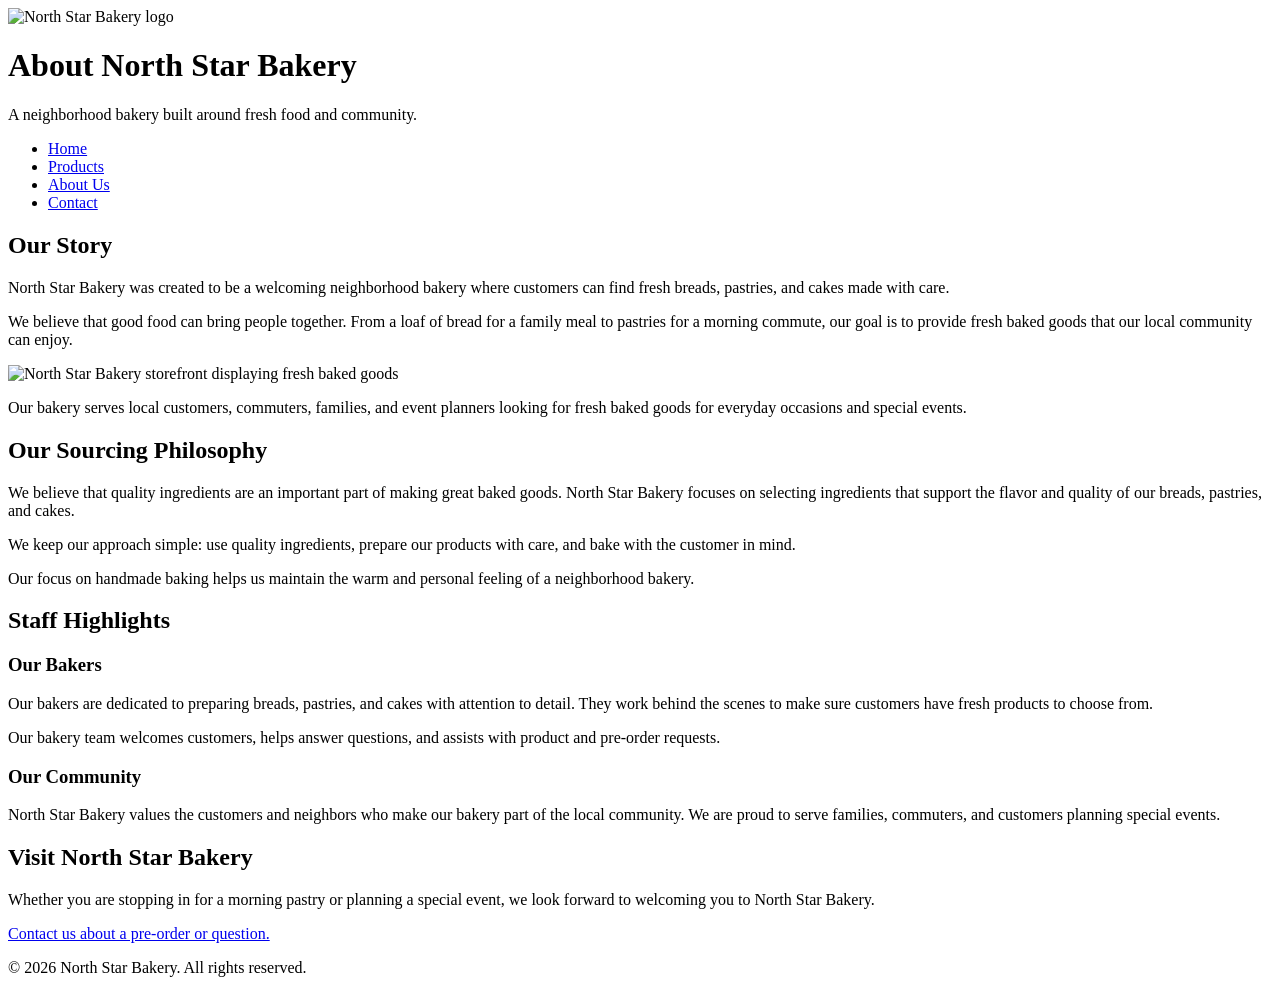
==== about.html @ 4424bf37 "Add files via upload" ====
<!DOCTYPE html>
<html lang="en">

<head>
    <meta charset="UTF-8">
    <meta name="viewport" content="width=device-width, initial-scale=1.0">
    <link rel="stylesheet" href="css/styles.css">
    <title>North Star Bakery | About Us</title>
</head>

<body>
    <header>
        <img src="images/bakery-logo_c.png" alt="North Star Bakery logo" width="110" height="80">
        <h1>About North Star Bakery</h1>
        <p>A neighborhood bakery built around fresh food and community.</p>
    </header>
<!---Navigation menu-->
    <nav>
        <ul>
            <li><a href="index.html">Home</a></li>
            <li><a href="products.html">Products</a></li>
            <li><a href="about.html">About Us</a></li>
            <li><a href="contact.html">Contact</a></li>
        </ul>
    </nav>

    <main>
<!---Section for the company's story-->
        <section>
            <h2>Our Story</h2>
            <p>
                North Star Bakery was created to be a welcoming neighborhood bakery
                where customers can find fresh breads, pastries, and cakes made with care.
            </p>

            <p>
                We believe that good food can bring people together. From a loaf of
                bread for a family meal to pastries for a morning commute, our goal is
                to provide fresh baked goods that our local community can enjoy.
            </p>

            <img src="images/bakery-storefront_c.png"
                 alt="North Star Bakery storefront displaying fresh baked goods" 
                 width="400" height="300">

            <p>
                Our bakery serves local customers, commuters, families, and event
                planners looking for fresh baked goods for everyday occasions and
                special events.
            </p>
        </section>
<!---Section for the company's sourcing philosophy-->
        <section>
            <h2>Our Sourcing Philosophy</h2>
            <p>
                We believe that quality ingredients are an important part of making
                great baked goods. North Star Bakery focuses on selecting ingredients
                that support the flavor and quality of our breads, pastries, and cakes.
            </p>

            <p>
                We keep our approach simple: use quality ingredients, prepare our
                products with care, and bake with the customer in mind.
            </p>

            <p>
                Our focus on handmade baking helps us maintain the warm and personal
                feeling of a neighborhood bakery.
            </p>
        </section>
<!---Section for staff highlights-->
        <section>
            <h2>Staff Highlights</h2>
            <h3>Our Bakers</h3>
            <p>
                Our bakers are dedicated to preparing breads, pastries, and cakes
                with attention to detail. They work behind the scenes to make sure
                customers have fresh products to choose from.
            </p>

            <p>
                Our bakery team welcomes customers, helps answer questions, and
                assists with product and pre-order requests.
            </p>

            <h3>Our Community</h3>

            <p>
                North Star Bakery values the customers and neighbors who make our
                bakery part of the local community. We are proud to serve families,
                commuters, and customers planning special events.
            </p>
        </section>
<!---Section for visiting information-->
        <section>
            <h2>Visit North Star Bakery</h2>

            <p>
                Whether you are stopping in for a morning pastry or planning a
                special event, we look forward to welcoming you to North Star Bakery.
            </p>

            <p>
                <a href="contact.html">Contact us about a pre-order or question.</a>
            </p>
        </section>

    </main>
<!---Footer-->
    <footer>
        <p>&copy; 2026 North Star Bakery. All rights reserved.</p>
    </footer>

</body>

</html>
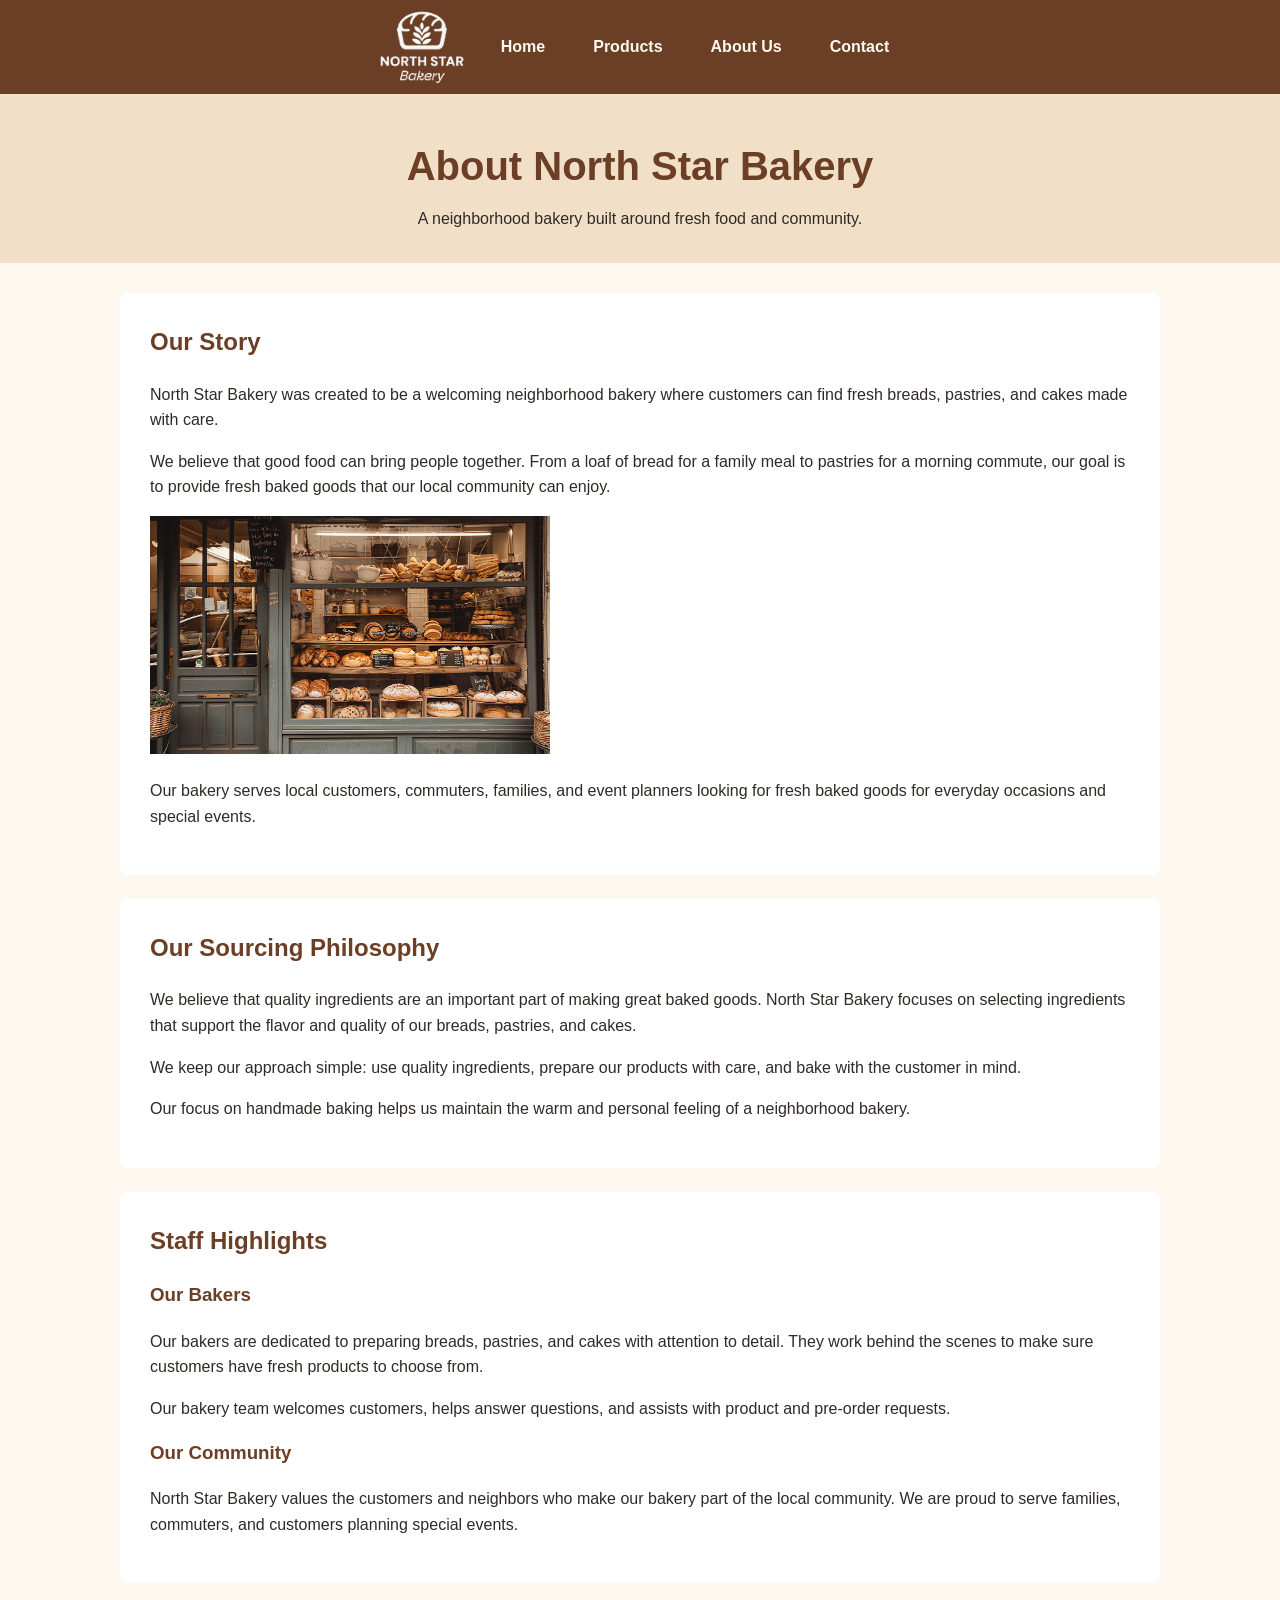
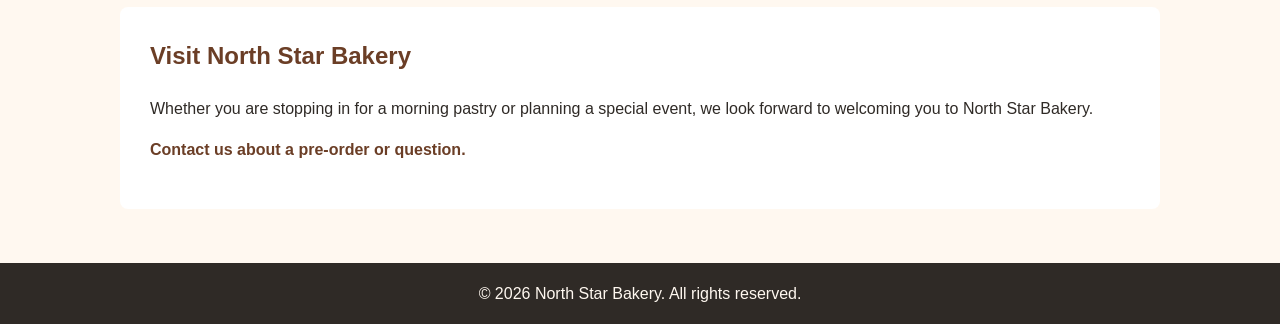
==== commit cb6992d0: "Refactor about.html structure with navigation menu Reorganized the structure of the about.html file " ====
--- a/about.html
+++ b/about.html
@@ -7,22 +7,23 @@
     <link rel="stylesheet" href="css/styles.css">
     <title>North Star Bakery | About Us</title>
 </head>
-
-<body>
-    <header>
-        <img src="images/bakery-logo_c.png" alt="North Star Bakery logo" width="110" height="80">
-        <h1>About North Star Bakery</h1>
-        <p>A neighborhood bakery built around fresh food and community.</p>
-    </header>
+    
 <!---Navigation menu-->
     <nav>
         <ul>
+            <img src="images/bakery-logo_c.png" alt="North Star Bakery logo" width="110" height="80">
             <li><a href="index.html">Home</a></li>
             <li><a href="products.html">Products</a></li>
             <li><a href="about.html">About Us</a></li>
             <li><a href="contact.html">Contact</a></li>
         </ul>
     </nav>
+
+<body>
+    <header>
+        <h1>About North Star Bakery</h1>
+        <p>A neighborhood bakery built around fresh food and community.</p>
+    </header>
 
     <main>
 <!---Section for the company's story-->
@@ -113,4 +114,4 @@
 
 </body>
 
-</html>+</html>
--- a/css/styles.css
+++ b/css/styles.css
@@ -0,0 +1,243 @@
+/* General styles */
+* {
+    box-sizing: border-box;
+}
+
+body {
+    margin: 0;
+    font-family: Arial, Helvetica, sans-serif;
+    background-color: #fff8f0;
+    color: #2f2a26;
+    line-height: 1.6;
+}
+
+img {
+    max-width: 100%;
+    height: auto;
+}
+
+/* Header Style */
+header {
+    background-color: #f2dfc7;
+    padding: 24px 16px;
+    text-align: center;
+}
+
+header img {
+    width: 110px;
+    height: auto;
+    margin-bottom: 10px;
+}
+
+header h1 {
+    margin: 8px;
+    color: #6b3e26;
+}
+
+header p {
+    max-width: 700px;
+    margin: 0 auto;
+}
+
+/* Navigation Styles */
+nav {
+    background-color: #6b3e26;
+}
+
+nav ul {
+    list-style: none;
+    padding: 0;
+    margin: 0;
+
+    display: flex;
+    flex-direction: column;
+    align-items: center;
+}
+
+nav li {
+    width: 100%;
+    text-align: center;
+}
+
+nav a {
+    display: block;
+    padding: 14px 18px;
+    color: #fff8f0;
+    text-decoration: none;
+    font-weight: bold;
+}
+
+nav a:hover,
+nav a:focus {
+    background-color: #d88c5a;
+    color: #2f2a26;
+}
+
+/* Main Content Styles */
+main {
+    padding: 24px;
+    width: 90%;
+    max-width: 1100px;
+    margin: 0 auto;
+}
+
+section {
+    margin-bottom: 24px;
+    background-color: #ffffff;
+    padding: 22px;
+    border-radius: 8px;
+}
+
+section h2 {
+    color: #6b3e26;
+    margin-top: 0;
+}
+
+section h3 {
+    color: #6b3e26;
+    margin-top: 0;
+}
+
+p {
+    margin-bottom: 16px;
+}
+
+/* Image and figure styles */
+figure {
+    margin: 20px 0;
+    text-align: center;
+}
+
+figure img {
+    border-radius: 8px;
+}
+
+figcaption {
+    font-style: italic;
+    color: #6b3e26;
+    margin-top: 8px;
+}
+
+picture img {
+    border-radius: 8px;
+    display: block;
+    margin: 0 auto;
+}
+
+/* Audio Styles */
+audio {
+    width: 100%;
+    max-width: 500px;
+}
+
+/* Links and buttons */
+main a {
+    color: #6b3e26;
+    text-decoration: none;
+    font-weight: bold;
+}
+
+main a:hover,
+main a:focus {
+    color: #d88c5a;
+}
+
+/* Form styles */
+form {
+    max-width: 700px;
+}
+
+fieldset {
+    border: 2px solid #d88c5a;
+    padding: 18px;
+    margin-bottom: 20px;
+    border-radius: 8px;
+}
+
+legend {
+    font-weight: bold;
+    color: #6b3e26;
+    padding: 0 8px;
+}
+
+label {
+    display: block;
+    margin-bottom: 6px;
+    font-weight: bold;
+}
+
+input,
+select,
+textarea {
+    width: 100%;
+    padding: 10px;
+    border: 1px solid #8a7668;
+    border-radius: 5px;
+    font: inherit;
+}
+
+textarea {
+    resize: vertical;
+}
+
+input:focus,
+select:focus,
+textarea:focus {
+    outline: 2px solid #d88c5a;
+    border-color: #6b3e26;
+}
+
+button {
+    background-color: #6b3e26;
+    color: #ffffff;
+    border: none;
+    padding: 12px 22px;
+    border-radius: 5px;
+    font-size: 1rem;
+    cursor: pointer;
+    font-weight: bold;
+}
+
+button:hover,
+button:focus {
+    background-color: #d88c5a;
+    color: #2f2a26;
+}
+
+/* Footer styles */
+footer {
+    background-color: #2f2a26;
+    color: #fff8f0;
+    text-align: center;
+    padding: 18px;
+}
+
+footer p {
+    margin: 0;
+}
+
+/* Large screen styles */
+@media (min-width: 768px) {
+    nav ul {
+        flex-direction: row;
+        justify-content: center;
+    }
+    nav li {
+        width: auto;
+    }
+    nav a {
+        padding: 16px 24px;
+    }
+    main {
+        padding: 30px;
+    }
+    section {
+        padding: 30px;
+    }
+    header {
+        padding: 32px 20px;
+    }
+    header h1 {
+        font-size: 2.5rem;
+    }
+}
